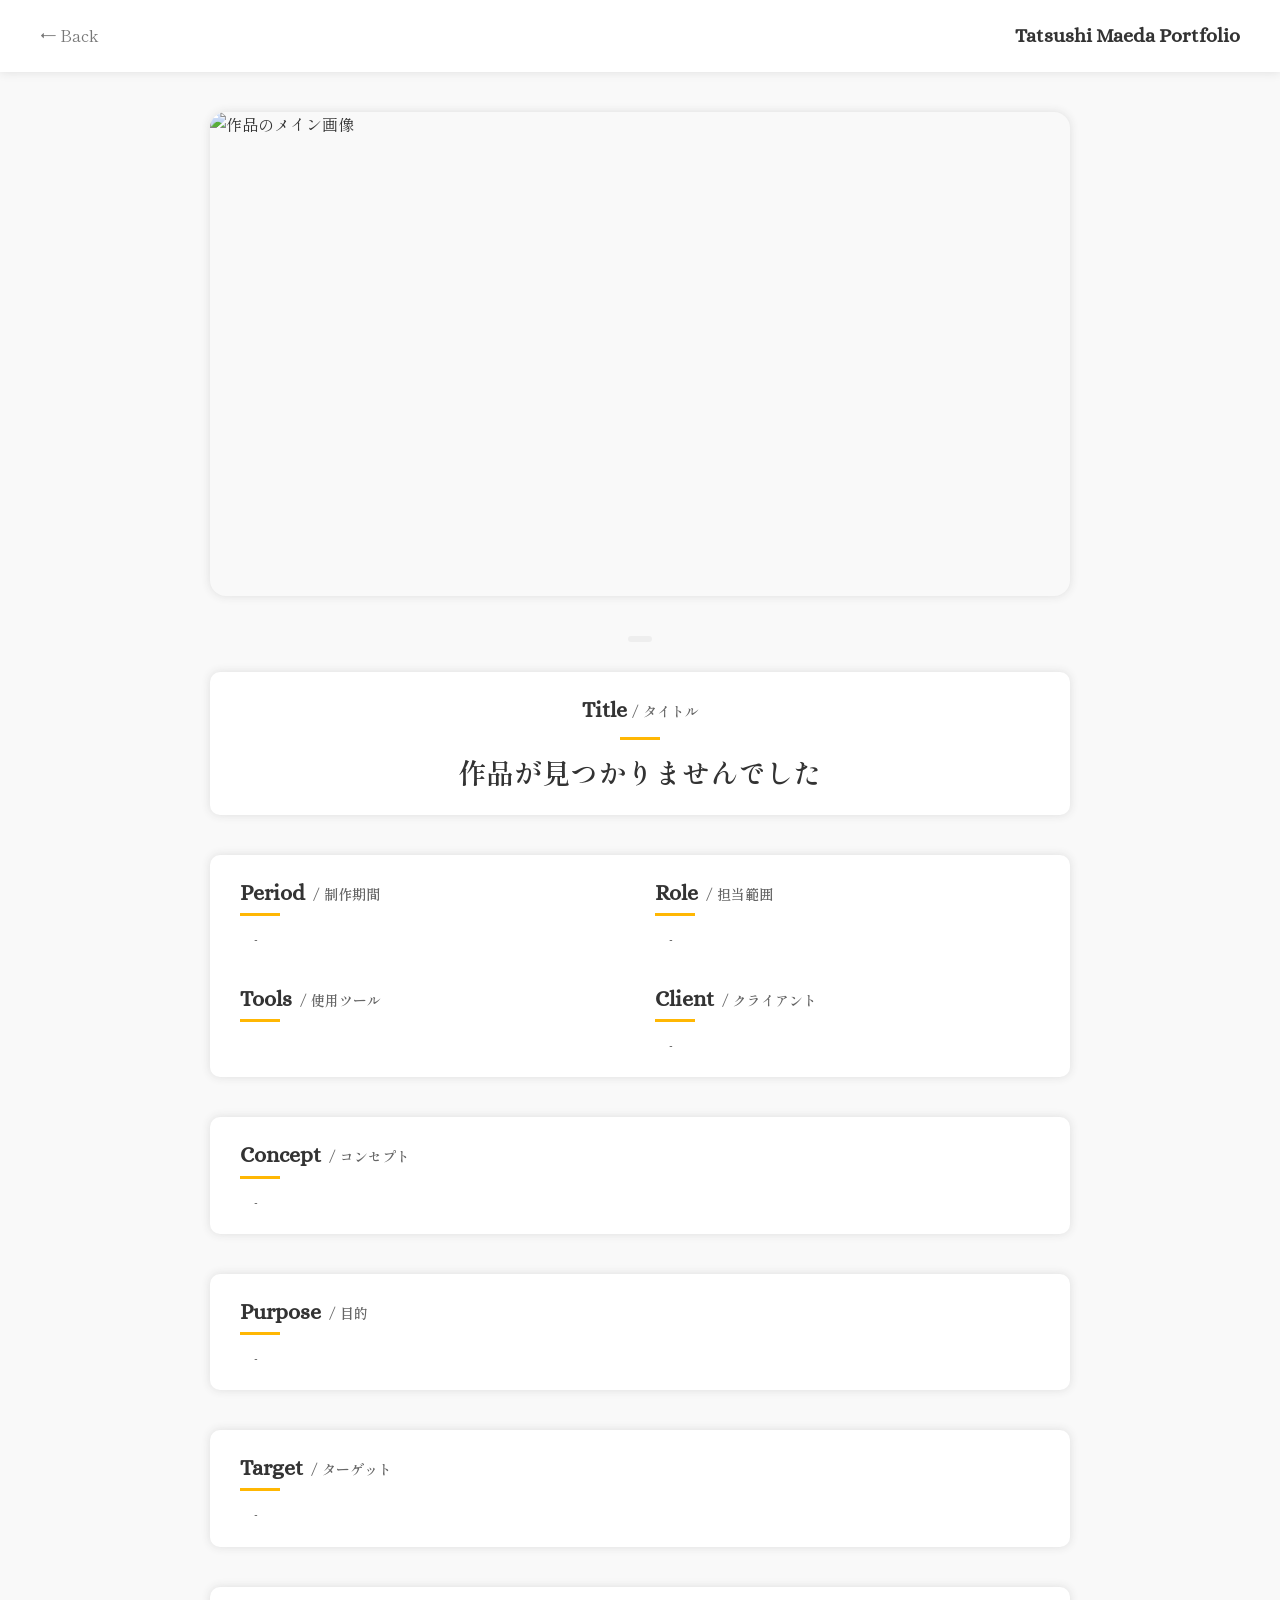
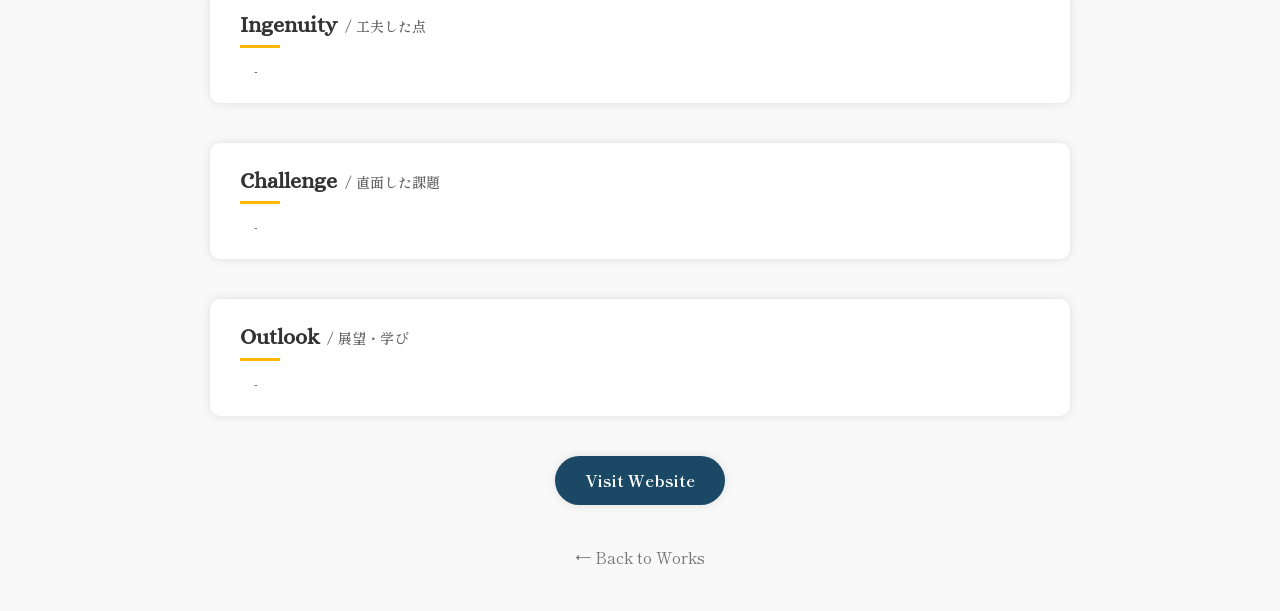
==== work.html @ 25eadc77 "Add files via upload" ====
<!DOCTYPE html>
<html lang="ja">
<head>
    <meta charset="UTF-8">
    <meta name="viewport" content="width=device-width, initial-scale=1.0">
    <title>Works - My Portfolio</title>
    <link rel="preconnect" href="https://fonts.googleapis.com">
    <link rel="preconnect" href="https://fonts.gstatic.com" crossorigin>
    <link href="https://fonts.googleapis.com/css2?family=Alice&family=Shippori+Mincho+B1:wght@600&display=swap" rel="stylesheet">
    <link rel="stylesheet" href="css/works_style.css">
    <style>
        /* PCサイズ（768px以上）の時に info-center-box 内を2列にする設定（左揃え） */
        @media screen and (min-width: 768px) {
            .info-center-box {
                display: grid;
                grid-template-columns: repeat(2, 1fr);
                gap: 30px;
                text-align: left;
            }
            .info-center-box .info-item {
                margin-bottom: 0;
            }
        }

        /* セクション全体（各項目）のテキストを左揃えにする */
        .info-center-box, .section-box { 
            margin-bottom: 40px; 
            text-align: left;
        }

        /* 文章の先頭を一文字空け（インデント）にする設定 */
        .section-text {
            text-indent: 1em;
        }

        /* 英語と日本語を横並びにするスタイル */
        .accent-title {
            display: inline-flex;
            align-items: baseline;
            gap: 8px;
            position: relative;
            margin-bottom: 16px;
        }
        
        /* 下線（アクセントライン）を左側に配置 */
        .accent-title::after {
            content: '';
            display: block;
            width: 40px; 
            height: 3px; 
            background-color: var(--accent--color);
            margin: 10px 0 0 0;
            position: absolute;
            left: 0;
            bottom: -6px;
        }

        /* 日本語サブタイトルのフォント設定 (Shippori Mincho B1 - 600) */
        .accent-sub {
            font-family: "Shippori Mincho B1", sans-serif;
            font-weight: 600;
            font-size: 14px;
            color: #666;
        }

        /* ツールのリストはインデント不要なため除外 */
        .tool-list {
            justify-content: flex-start;
        }
    </style>
</head>
<body>

    <header>
        <a href="index.html#works" class="back-link">← Back</a>      
        <div class="logo"><a href="index.html">Tatsushi Maeda Portfolio</a></div>
    </header>

    <div class="container work-detail-container">
        <div class="work-main-imgWrap">
            <img class="work-main-img" id="work-main-img" src="" alt="作品のメイン画像">
        </div>
        <p id="work-category" class="tech-tag"></p>
        <div class="section-box">
            <h3 class="name">Title <span class="accent-sub">/ タイトル</span></h3>
            <h1 id="work-title">読み込み中...</h1>
        </div>
        
        

        <!-- Period, Role, Tools, Client をまとめたエリア（PCで2列・左揃え表示） -->
        <div class="info-center-box">
            <div class="info-item">
                <h3 class="accent-title">Period <span class="accent-sub">/ 制作期間</span></h3>
                <p id="work-period" class="section-text">-</p>
            </div>
            <div class="info-item">
                <h3 class="accent-title">Role <span class="accent-sub">/ 担当範囲</span></h3>
                <p id="work-role" class="section-text">-</p>
            </div>
            <div class="info-item">
                <h3 class="accent-title">Tools <span class="accent-sub">/ 使用ツール</span></h3>
                <div id="work-tools" class="tool-list">
                    <!-- JSでここに動的にアイコンが生成されます -->
                </div>
            </div>
            <div class="info-item">
                <h3 class="accent-title">Client <span class="accent-sub">/ クライアント</span></h3>
                <p id="work-client" class="section-text">-</p>
            </div>
        </div>

        <div class="section-box">
            <h3 class="accent-title">Concept <span class="accent-sub">/ コンセプト</span></h3>
            <p id="work-concept" class="section-text">-</p>
        </div>

        <div class="section-box">
            <h3 class="accent-title">Purpose <span class="accent-sub">/ 目的</span></h3>
            <p id="work-purpose" class="section-text">-</p>
        </div>

        <div class="section-box">
            <h3 class="accent-title">Target <span class="accent-sub">/ ターゲット</span></h3>
            <p id="work-target" class="section-text">-</p>
        </div>

        <div class="section-box">
            <h3 class="accent-title">Ingenuity <span class="accent-sub">/ 工夫した点</span></h3>
            <p id="work-ingenuity" class="section-text">-</p>
        </div>

        <div class="section-box">
            <h3 class="accent-title">Challenge <span class="accent-sub">/ 直面した課題</span></h3>
            <p id="work-challenge" class="section-text">-</p>
        </div>

        <div class="section-box">
            <h3 class="accent-title">Outlook <span class="accent-sub">/ 展望・学び</span></h3>
            <p id="work-outlook" class="section-text">-</p>
        </div>

        <div class="btn-area">
            <a id="work-url" href="#" target="_blank" class="btn-link">Visit Website</a>
        </div>

        <a href="index.html#works" class="back-link">← Back to Works</a>
    </div>

    <script src="js/works_script.js"></script>
</body>
</html>
---- css/works_style.css ----
/* --- リセット＆基本設定 --- */
:root {
    --base--color: #1B4965;
    --accent--color: #FFB703;
}

* { margin: 0; padding: 0; box-sizing: border-box; }

body {
    position: relative;
    font-family: "Shippori Mincho B1", sans-serif;
    color: #333;
    background-color: #f9f9f9;
    line-height: 1.6;
}
/* body::before {
    content: "";
    position: absolute;
    top: 0;
    left: 20%;        
  
    width: 2px;
    height: 100%;
    background-color: #ddd;
    z-index: -1;
} */
/* body::after {
    content: "";
    position: absolute;
    top: 0;
    right: 20%;       
  
    width: 2px;
    height: 100%;
    background-color: #ddd;
    z-index: -1;
} */

.container { max-width: 900px; margin: 0 auto; padding: 40px 20px; }

header { display: flex; justify-content: space-between; align-items: center; padding: 20px 40px; background: #fff; text-align: center; box-shadow: 0 0 10px #ddd;}
header .logo a { text-decoration: none; font-family: "Alice", sans-serif; font-size: 20px; font-weight: 600; color: #333; }
header .logo a:hover { text-decoration: underline; }

/* --- 作品詳細のデザイン --- */
.work-detail-container h1 { 
    font-family: "Shippori Mincho B1", sans-serif; 
    font-weight: 600;
    font-size: 28px; 
    /* margin-bottom: 30px;  */
    text-align: center;
    color: rgb(51, 51, 51);
}

/* タイトル下のアクセントライン：統一設定 */
.accent-title {
    font-family: "Alice", sans-serif;
    position: relative;
    color: rgb(51, 51, 51);
    display: block;
}
.accent-title::after {
    content: '';
    display: block;
    width: 40px; 
    height: 3px; 
    background-color: var(--accent--color);
    margin: 10px auto 0;
}
.name {
    font-family: "Alice", sans-serif;
    position: relative;
    color: rgb(51, 51, 51);
    display: block;
    text-align: center;
    position: relative;
}
.name::after {
    content: '';
    display: block;
    width: 40px; 
    height: 3px; 
    background-color: var(--accent--color);
    margin: 10px auto 0;
    /* position: absolute; */
    /* left: 50%; */
    /* transform: translateX(-50%); */
}

.tech-tag {
    display: block;
    text-align: center;
    background-color: #eee;
    padding: 3px 12px;
    border-radius: 4px;
    font-size: 14px;
    color: #555;
    margin: 0 auto 30px auto;
    width: fit-content;
}

.work-main-imgWrap {
    width: 100%;
    aspect-ratio: 16 / 9;
    overflow: hidden;
    border-radius: 16px;
    margin-bottom: 40px;
    box-shadow: 0 0 10px #ddd;
}

.work-main-img {
    width: 100%;
    height: 100%;
    object-fit: cover;
    object-position: center top;
}

/* 中央寄せレイアウト */
.info-center-box, .section-box {
    margin-bottom: 30px;
    text-align: left; 
    box-shadow: 0 0 10px #ddd;
    border-radius: 10px;
    padding: 20px 30px;
    background: #fff;
}
.info-item { margin-bottom: 25px; }

h3 { margin-bottom: 10px; font-size: 22px; }

.section-text { 
    color: rgb(102, 102, 102); 
    font-family: "Shippori Mincho B1", sans-serif; 
    font-size: 14px;
    line-height: 1.8;
}

/* ツールアイコン用スタイル */
.tool-list {
    display: flex;
    flex-wrap: wrap;
    justify-content: left;
    gap: 0px;
    /* margin-top: 0px; */
}

.tool-item {
    display: flex;
    align-items: center;
    padding: 8px 16px;
    border-radius: 8px;
}

.tool-icon {
    width: 20px;
    height: 20px;
    margin-right: 8px;
    object-fit: contain;
}

.tool-name {
    color: rgb(102, 102, 102);
    font-family: "Shippori Mincho B1", sans-serif;
}

/* ボタンデザイン */
.btn-area { text-align: center; margin-top: 40px; }
.btn-link { display: inline-block; margin-bottom: 40px; background-color: var(--base--color); color: #fff !important; padding: 12px 30px; border-radius: 30px; font-weight: bold; transition: 0.3s; text-decoration: none; box-shadow: 0 0 10px #ddd; }
.btn-link:hover { background-color: var(--accent--color); }

.back-link { display: block; color: #777; text-align: center; text-decoration: none; }
.back-link:hover { text-decoration: underline; }

@media (max-width: 768px) {
    header {
        padding: 16px 20px;
    }
    .work-detail-container h1 {
        font-size: 24px;
    }
}
@media (max-width: 568px) {
    header {
        padding: 10px 20px;
    }
    .work-detail-container h1 {
        font-size: 20px;
    }
}
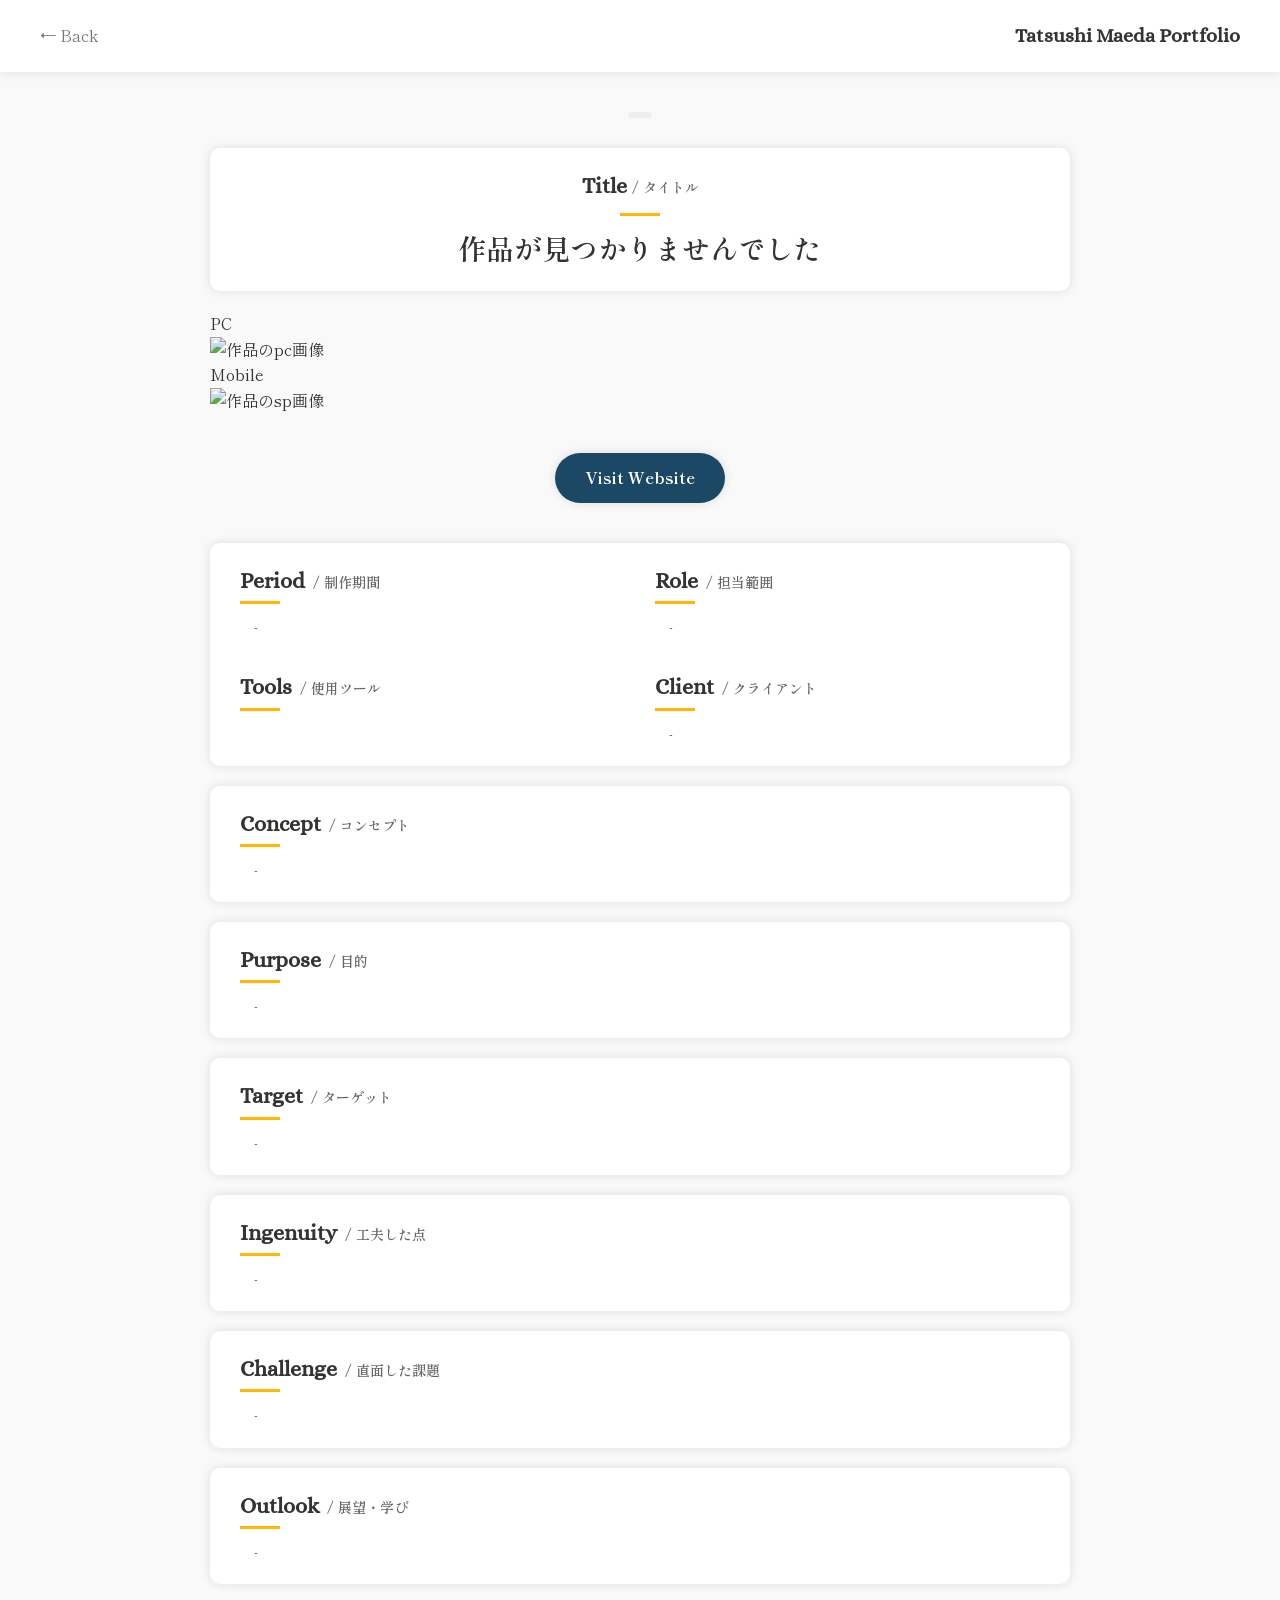
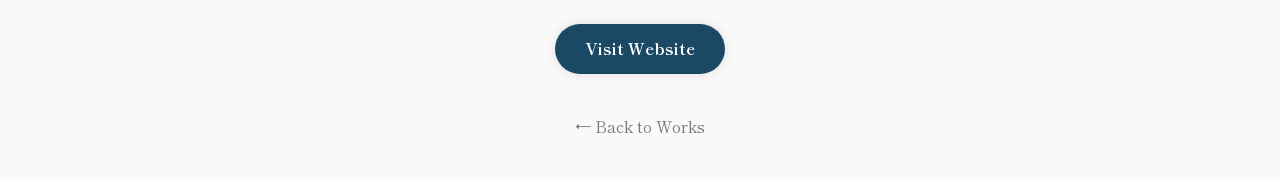
==== commit 7e15d2f6: "Add files via upload" ====
--- a/work.html
+++ b/work.html
@@ -3,7 +3,9 @@
 <head>
     <meta charset="UTF-8">
     <meta name="viewport" content="width=device-width, initial-scale=1.0">
-    <title>Works - My Portfolio</title>
+    <title>Works | Tatsushi Maeda Portfolio</title>
+        <link rel="icon" type="image/png" href="image/paw.webp">
+
     <link rel="preconnect" href="https://fonts.googleapis.com">
     <link rel="preconnect" href="https://fonts.gstatic.com" crossorigin>
     <link href="https://fonts.googleapis.com/css2?family=Alice&family=Shippori+Mincho+B1:wght@600&display=swap" rel="stylesheet">
@@ -24,7 +26,7 @@
 
         /* セクション全体（各項目）のテキストを左揃えにする */
         .info-center-box, .section-box { 
-            margin-bottom: 40px; 
+            margin-bottom: 20px; 
             text-align: left;
         }
 
@@ -77,15 +79,35 @@
     </header>
 
     <div class="container work-detail-container">
-        <div class="work-main-imgWrap">
+        <!-- <div class="work-main-imgWrap">
             <img class="work-main-img" id="work-main-img" src="" alt="作品のメイン画像">
-        </div>
+        </div> -->
         <p id="work-category" class="tech-tag"></p>
         <div class="section-box">
             <h3 class="name">Title <span class="accent-sub">/ タイトル</span></h3>
             <h1 id="work-title">読み込み中...</h1>
         </div>
+        <div class="work-imgWrap">
+            <!-- PCエリア -->
+            <div class="pc-wrap">
+                <p>PC</p>
+                <div class="scroll-box">
+                    <img class="work-pc-img" id="work-pc-img" src="" alt="作品のpc画像">
+                </div>
+            </div>
+            
+            <!-- Mobileエリア -->
+            <div class="sp-wrap">
+                <p>Mobile</p>
+                <div class="scroll-box">
+                    <img class="work-sp-img" id="work-sp-img" src="" alt="作品のsp画像">
+                </div>
+            </div>
+        </div>
         
+        <div class="btn-area">
+            <a id="work-url" href="#" target="_blank" class="btn-link">Visit Website</a>
+        </div>
         
 
         <!-- Period, Role, Tools, Client をまとめたエリア（PCで2列・左揃え表示） -->
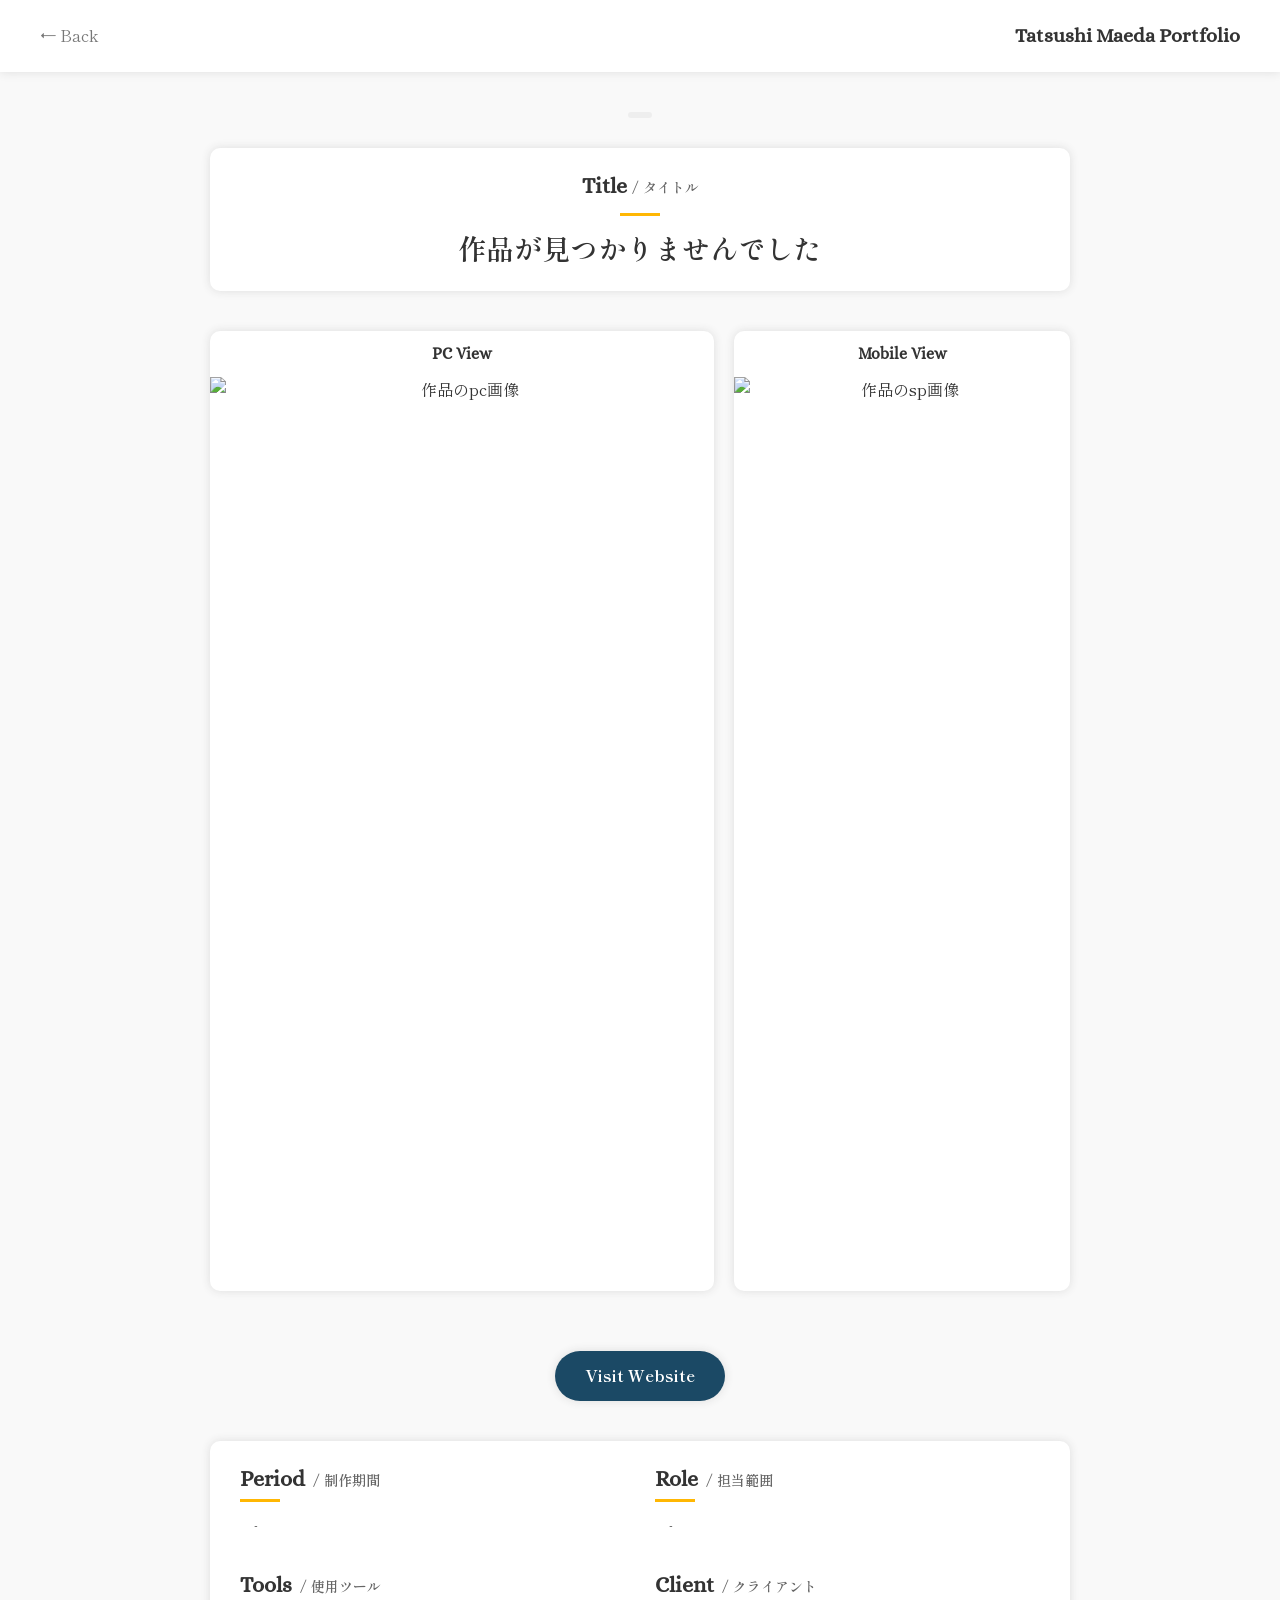
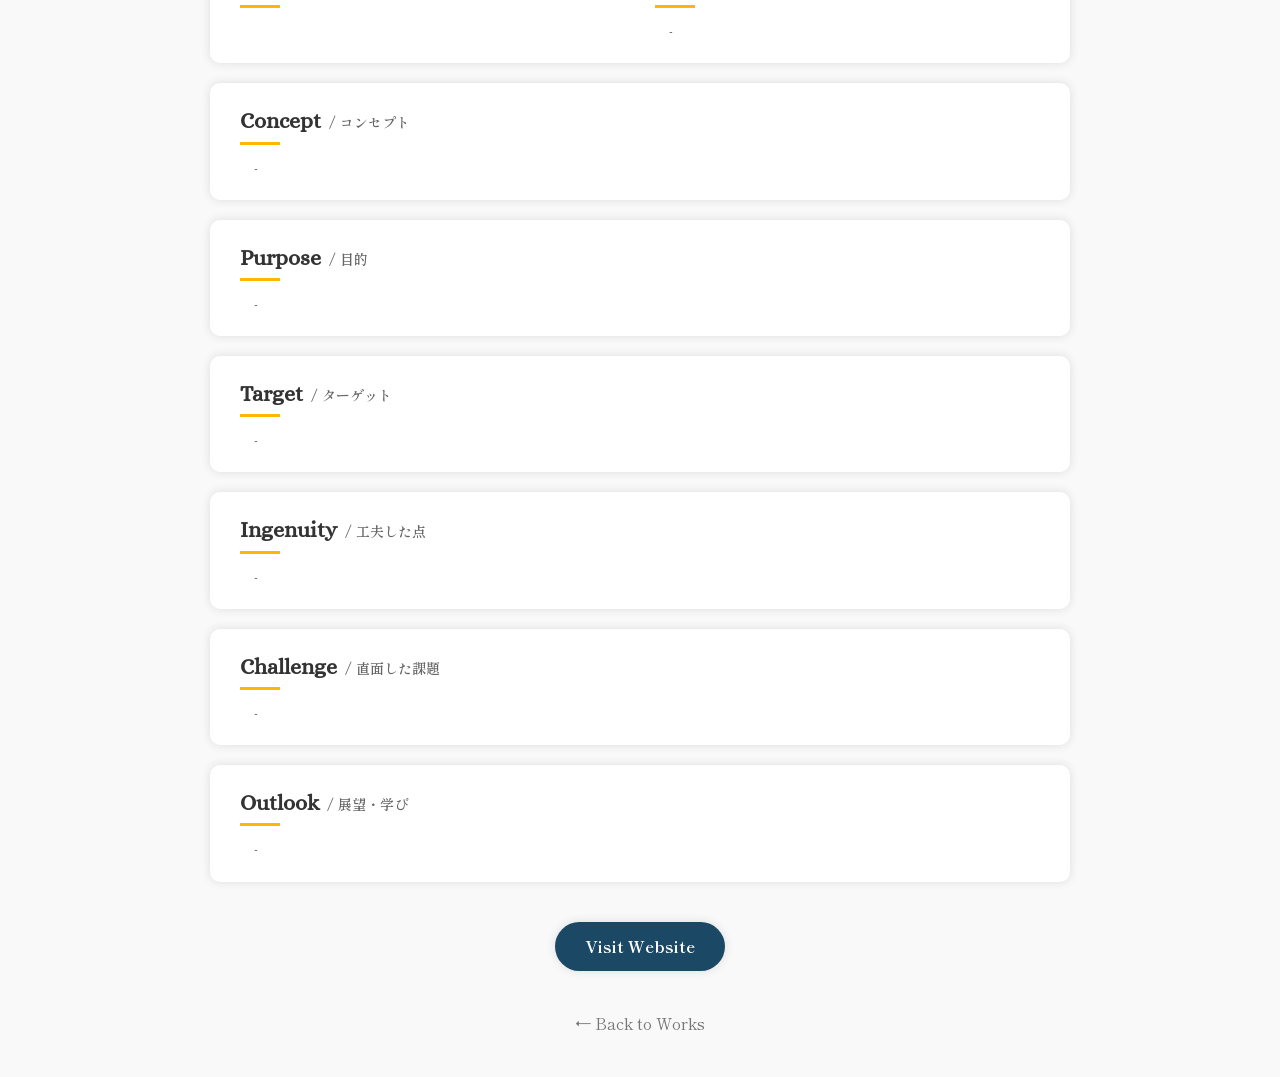
==== commit 9381789c: "Add files via upload" ====
--- a/work.html
+++ b/work.html
@@ -90,7 +90,7 @@
         <div class="work-imgWrap">
             <!-- PCエリア -->
             <div class="pc-wrap">
-                <p>PC</p>
+                <p>PC View</p>
                 <div class="scroll-box">
                     <img class="work-pc-img" id="work-pc-img" src="" alt="作品のpc画像">
                 </div>
@@ -98,7 +98,7 @@
             
             <!-- Mobileエリア -->
             <div class="sp-wrap">
-                <p>Mobile</p>
+                <p>Mobile View</p>
                 <div class="scroll-box">
                     <img class="work-sp-img" id="work-sp-img" src="" alt="作品のsp画像">
                 </div>
--- a/css/works_style.css
+++ b/css/works_style.css
@@ -115,9 +115,76 @@
     object-position: center top;
 }
 
+.work-imgWrap {
+    height: 1000px;
+    display: flex;
+    align-items: flex-start;
+    gap: 20px;
+    padding: 20px 0;
+    /* text-align: center; */
+    margin-bottom: 40px;
+    justify-content: space-between;
+}
+.pc-wrap {
+    width: 60%;
+    height: 100%;
+    background: #fff;
+    box-shadow: 0 0 10px #ddd;
+    /* overflow: scroll; */
+    display: flex;
+    flex-direction: column;
+    border-radius: 10px;
+    text-align: center;
+}
+.sp-wrap {
+    width: 40%;
+    height: 100%;
+    background: #fff;
+    box-shadow: 0 0 10px #ddd;
+    /* overflow: scroll; */
+    display: flex;
+    flex-direction: column;
+    border-radius: 10px;
+    text-align: center;
+}
+.pc-wrap p,
+.sp-wrap p {
+    flex-shrink: 0; /* 縮まないようにする */
+    margin: 10px 0;
+    font-family: "Alice", sans-serif;
+    font-weight: 600;
+}
+/* 画像が入る、スクロールするエリア */
+.scroll-box {
+    width: 100%;
+    height: 100%;
+    overflow-y: auto; 
+    /* border-radius: 10px; */
+    border-bottom-left-radius: 10px;
+    border-bottom-right-radius: 10px;
+    display: flex;
+    justify-content: center;
+    align-items: flex-start;
+    position: relative;
+}
+
+
+.work-pc-img {
+    width: 100%;
+    height: auto;
+    display: block;
+}
+
+.work-sp-img {
+    width: 100%;
+    height: auto;
+    display: block;
+}
+
+
 /* 中央寄せレイアウト */
 .info-center-box, .section-box {
-    margin-bottom: 30px;
+    margin-bottom: 20px;
     text-align: left; 
     box-shadow: 0 0 10px #ddd;
     border-radius: 10px;
@@ -186,4 +253,7 @@
     .work-detail-container h1 {
         font-size: 20px;
     }
+    .work-imgWrap {
+        height: 700px;
+    }
 }
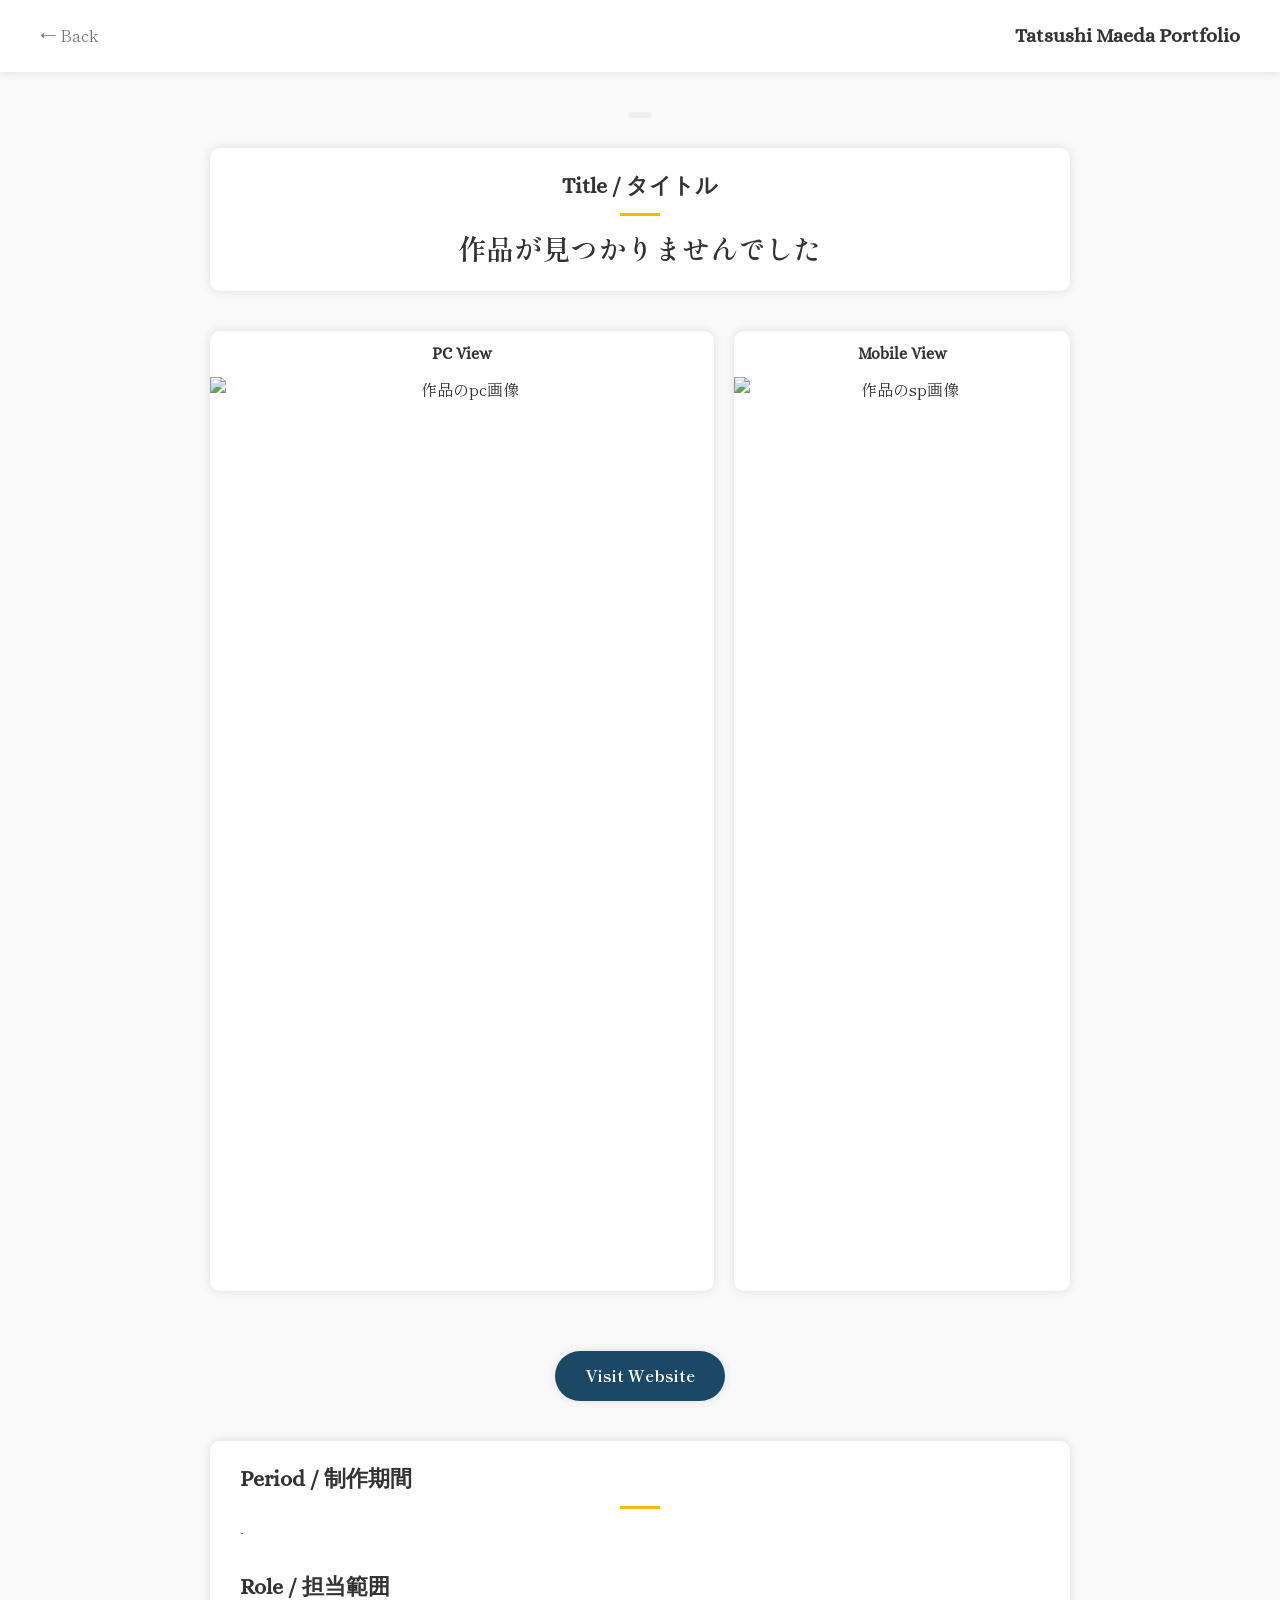
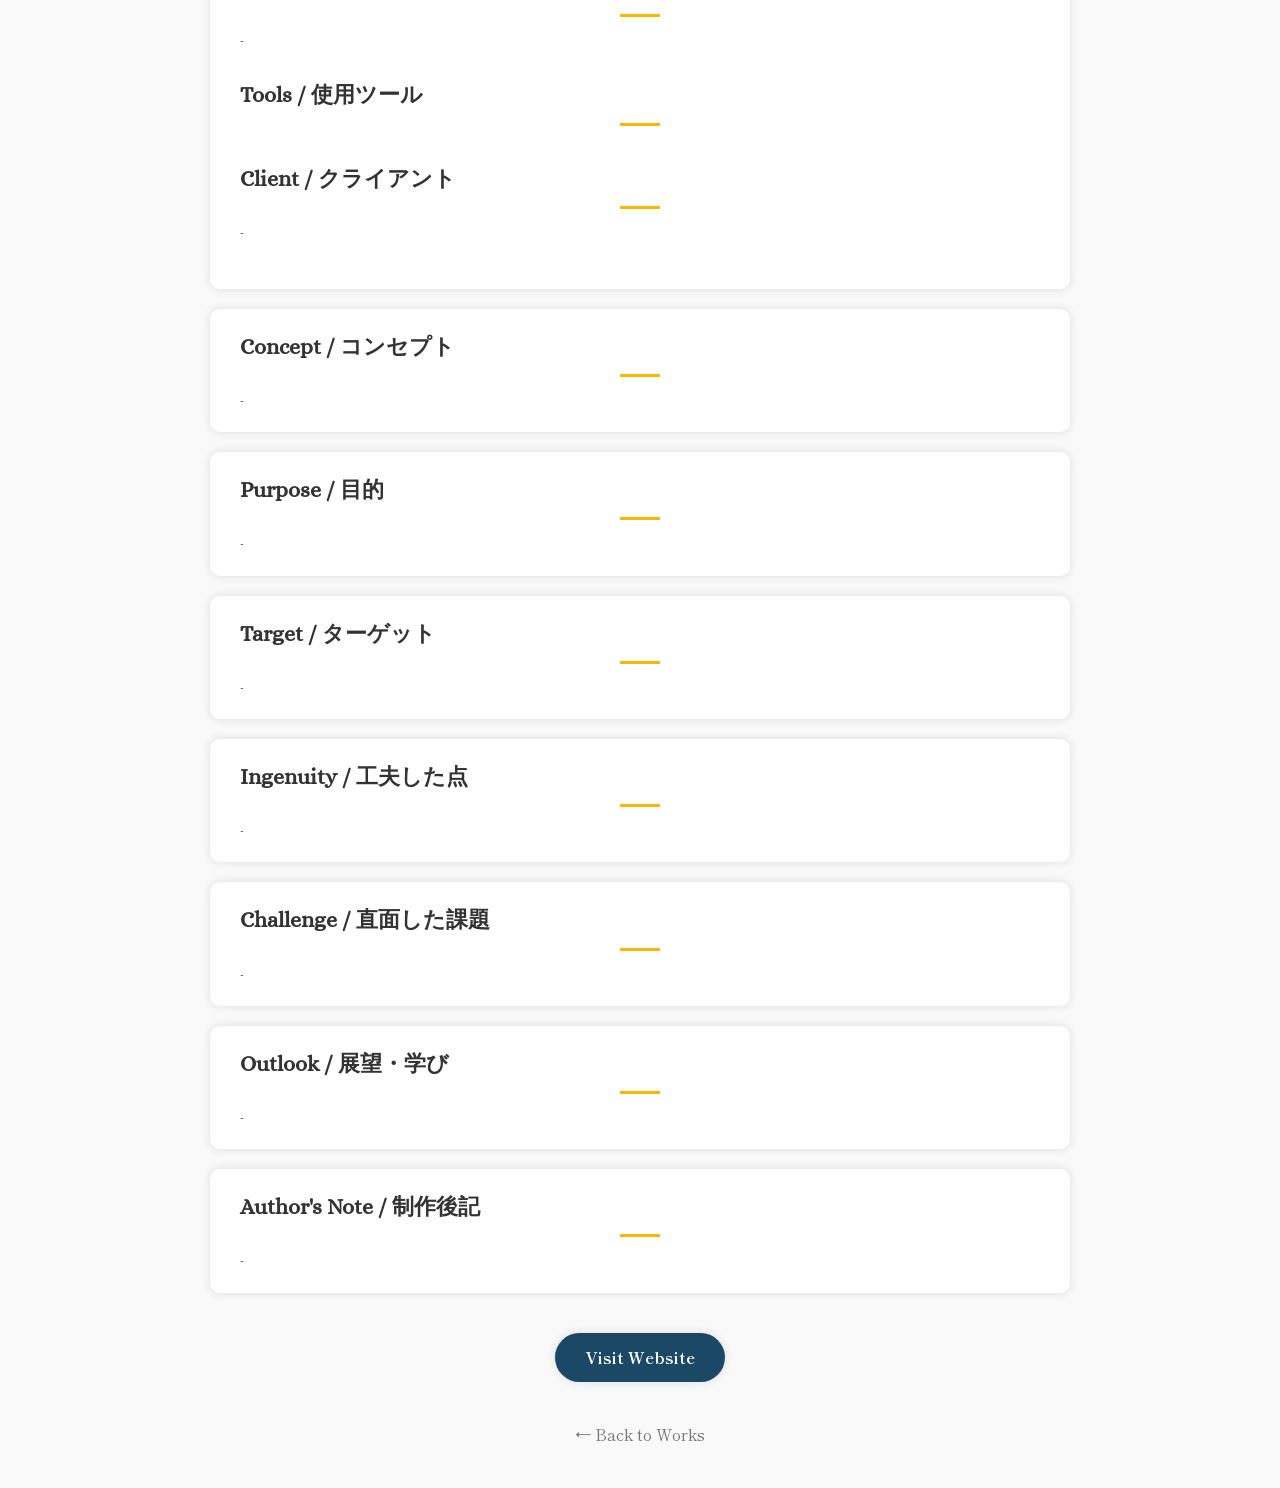
==== commit 9e1483c3: "Add files via upload" ====
--- a/work.html
+++ b/work.html
@@ -4,72 +4,11 @@
     <meta charset="UTF-8">
     <meta name="viewport" content="width=device-width, initial-scale=1.0">
     <title>Works | Tatsushi Maeda Portfolio</title>
-        <link rel="icon" type="image/png" href="image/paw.webp">
-
+    <link rel="icon" type="image/png" href="image/paw.webp">
     <link rel="preconnect" href="https://fonts.googleapis.com">
     <link rel="preconnect" href="https://fonts.gstatic.com" crossorigin>
     <link href="https://fonts.googleapis.com/css2?family=Alice&family=Shippori+Mincho+B1:wght@600&display=swap" rel="stylesheet">
     <link rel="stylesheet" href="css/works_style.css">
-    <style>
-        /* PCサイズ（768px以上）の時に info-center-box 内を2列にする設定（左揃え） */
-        @media screen and (min-width: 768px) {
-            .info-center-box {
-                display: grid;
-                grid-template-columns: repeat(2, 1fr);
-                gap: 30px;
-                text-align: left;
-            }
-            .info-center-box .info-item {
-                margin-bottom: 0;
-            }
-        }
-
-        /* セクション全体（各項目）のテキストを左揃えにする */
-        .info-center-box, .section-box { 
-            margin-bottom: 20px; 
-            text-align: left;
-        }
-
-        /* 文章の先頭を一文字空け（インデント）にする設定 */
-        .section-text {
-            text-indent: 1em;
-        }
-
-        /* 英語と日本語を横並びにするスタイル */
-        .accent-title {
-            display: inline-flex;
-            align-items: baseline;
-            gap: 8px;
-            position: relative;
-            margin-bottom: 16px;
-        }
-        
-        /* 下線（アクセントライン）を左側に配置 */
-        .accent-title::after {
-            content: '';
-            display: block;
-            width: 40px; 
-            height: 3px; 
-            background-color: var(--accent--color);
-            margin: 10px 0 0 0;
-            position: absolute;
-            left: 0;
-            bottom: -6px;
-        }
-
-        /* 日本語サブタイトルのフォント設定 (Shippori Mincho B1 - 600) */
-        .accent-sub {
-            font-family: "Shippori Mincho B1", sans-serif;
-            font-weight: 600;
-            font-size: 14px;
-            color: #666;
-        }
-
-        /* ツールのリストはインデント不要なため除外 */
-        .tool-list {
-            justify-content: flex-start;
-        }
-    </style>
 </head>
 <body>
 
@@ -77,6 +16,8 @@
         <a href="index.html#works" class="back-link">← Back</a>      
         <div class="logo"><a href="index.html">Tatsushi Maeda Portfolio</a></div>
     </header>
+
+    <main>
 
     <div class="container work-detail-container">
         <!-- <div class="work-main-imgWrap">
@@ -162,6 +103,11 @@
             <p id="work-outlook" class="section-text">-</p>
         </div>
 
+        <div class="section-box">
+            <h3 class="accent-title">Author's Note <span class="accent-sub">/ 制作後記</span></h3>
+            <p id="work-note" class="section-text">-</p>
+        </div>
+
         <div class="btn-area">
             <a id="work-url" href="#" target="_blank" class="btn-link">Visit Website</a>
         </div>
@@ -169,6 +115,8 @@
         <a href="index.html#works" class="back-link">← Back to Works</a>
     </div>
 
+    </main>
+
     <script src="js/works_script.js"></script>
 </body>
 </html>
--- a/css/works_style.css
+++ b/css/works_style.css
@@ -13,28 +13,6 @@
     background-color: #f9f9f9;
     line-height: 1.6;
 }
-/* body::before {
-    content: "";
-    position: absolute;
-    top: 0;
-    left: 20%;        
-  
-    width: 2px;
-    height: 100%;
-    background-color: #ddd;
-    z-index: -1;
-} */
-/* body::after {
-    content: "";
-    position: absolute;
-    top: 0;
-    right: 20%;       
-  
-    width: 2px;
-    height: 100%;
-    background-color: #ddd;
-    z-index: -1;
-} */
 
 .container { max-width: 900px; margin: 0 auto; padding: 40px 20px; }
 
@@ -82,9 +60,6 @@
     height: 3px; 
     background-color: var(--accent--color);
     margin: 10px auto 0;
-    /* position: absolute; */
-    /* left: 50%; */
-    /* transform: translateX(-50%); */
 }
 
 .tech-tag {
@@ -121,7 +96,6 @@
     align-items: flex-start;
     gap: 20px;
     padding: 20px 0;
-    /* text-align: center; */
     margin-bottom: 40px;
     justify-content: space-between;
 }
@@ -130,7 +104,6 @@
     height: 100%;
     background: #fff;
     box-shadow: 0 0 10px #ddd;
-    /* overflow: scroll; */
     display: flex;
     flex-direction: column;
     border-radius: 10px;
@@ -141,7 +114,6 @@
     height: 100%;
     background: #fff;
     box-shadow: 0 0 10px #ddd;
-    /* overflow: scroll; */
     display: flex;
     flex-direction: column;
     border-radius: 10px;
@@ -159,7 +131,6 @@
     width: 100%;
     height: 100%;
     overflow-y: auto; 
-    /* border-radius: 10px; */
     border-bottom-left-radius: 10px;
     border-bottom-right-radius: 10px;
     display: flex;
@@ -167,20 +138,16 @@
     align-items: flex-start;
     position: relative;
 }
-
-
 .work-pc-img {
     width: 100%;
     height: auto;
     display: block;
 }
-
 .work-sp-img {
     width: 100%;
     height: auto;
     display: block;
 }
-
 
 /* 中央寄せレイアウト */
 .info-center-box, .section-box {
@@ -192,49 +159,40 @@
     background: #fff;
 }
 .info-item { margin-bottom: 25px; }
-
 h3 { margin-bottom: 10px; font-size: 22px; }
-
 .section-text { 
     color: rgb(102, 102, 102); 
     font-family: "Shippori Mincho B1", sans-serif; 
     font-size: 14px;
     line-height: 1.8;
 }
-
 /* ツールアイコン用スタイル */
 .tool-list {
     display: flex;
     flex-wrap: wrap;
     justify-content: left;
     gap: 0px;
-    /* margin-top: 0px; */
-}
-
+}
 .tool-item {
     display: flex;
     align-items: center;
     padding: 8px 16px;
     border-radius: 8px;
 }
-
 .tool-icon {
     width: 20px;
     height: 20px;
     margin-right: 8px;
     object-fit: contain;
 }
-
 .tool-name {
     color: rgb(102, 102, 102);
     font-family: "Shippori Mincho B1", sans-serif;
 }
-
 /* ボタンデザイン */
 .btn-area { text-align: center; margin-top: 40px; }
 .btn-link { display: inline-block; margin-bottom: 40px; background-color: var(--base--color); color: #fff !important; padding: 12px 30px; border-radius: 30px; font-weight: bold; transition: 0.3s; text-decoration: none; box-shadow: 0 0 10px #ddd; }
 .btn-link:hover { background-color: var(--accent--color); }
-
 .back-link { display: block; color: #777; text-align: center; text-decoration: none; }
 .back-link:hover { text-decoration: underline; }
 
